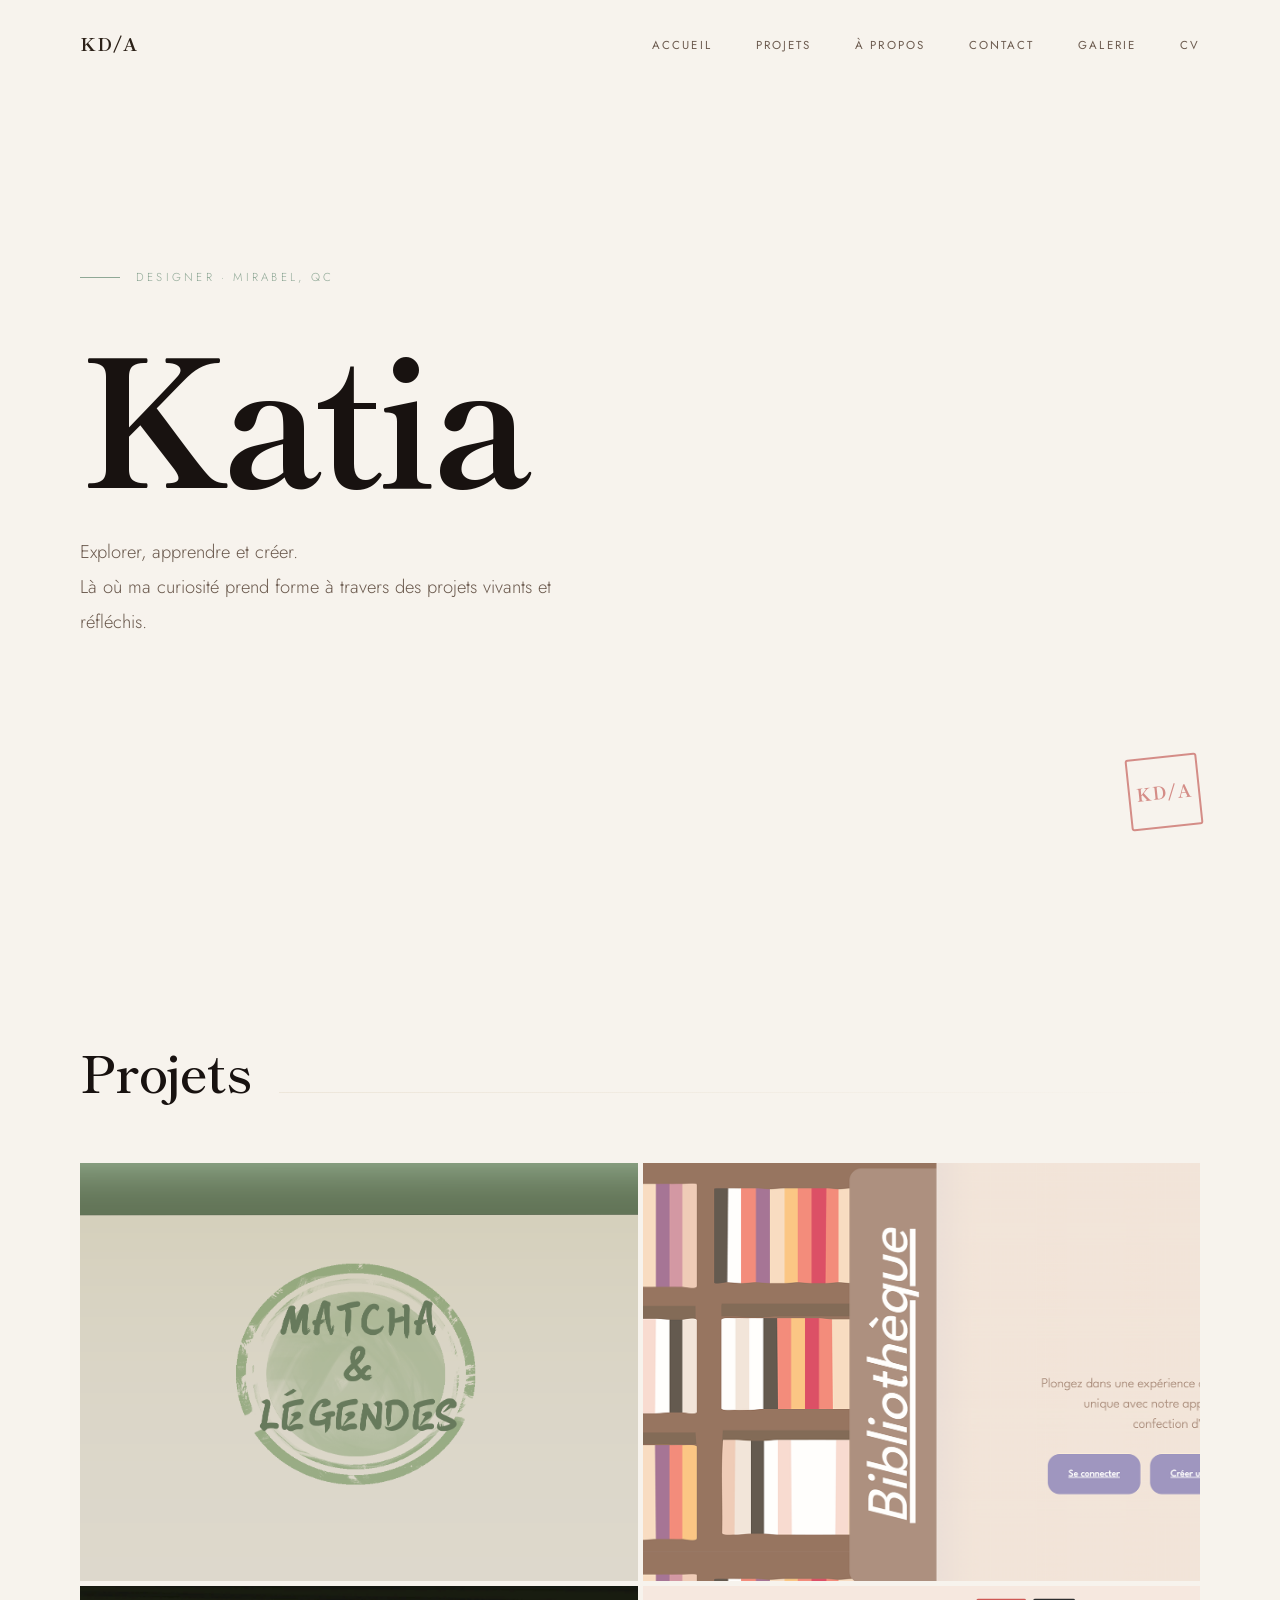
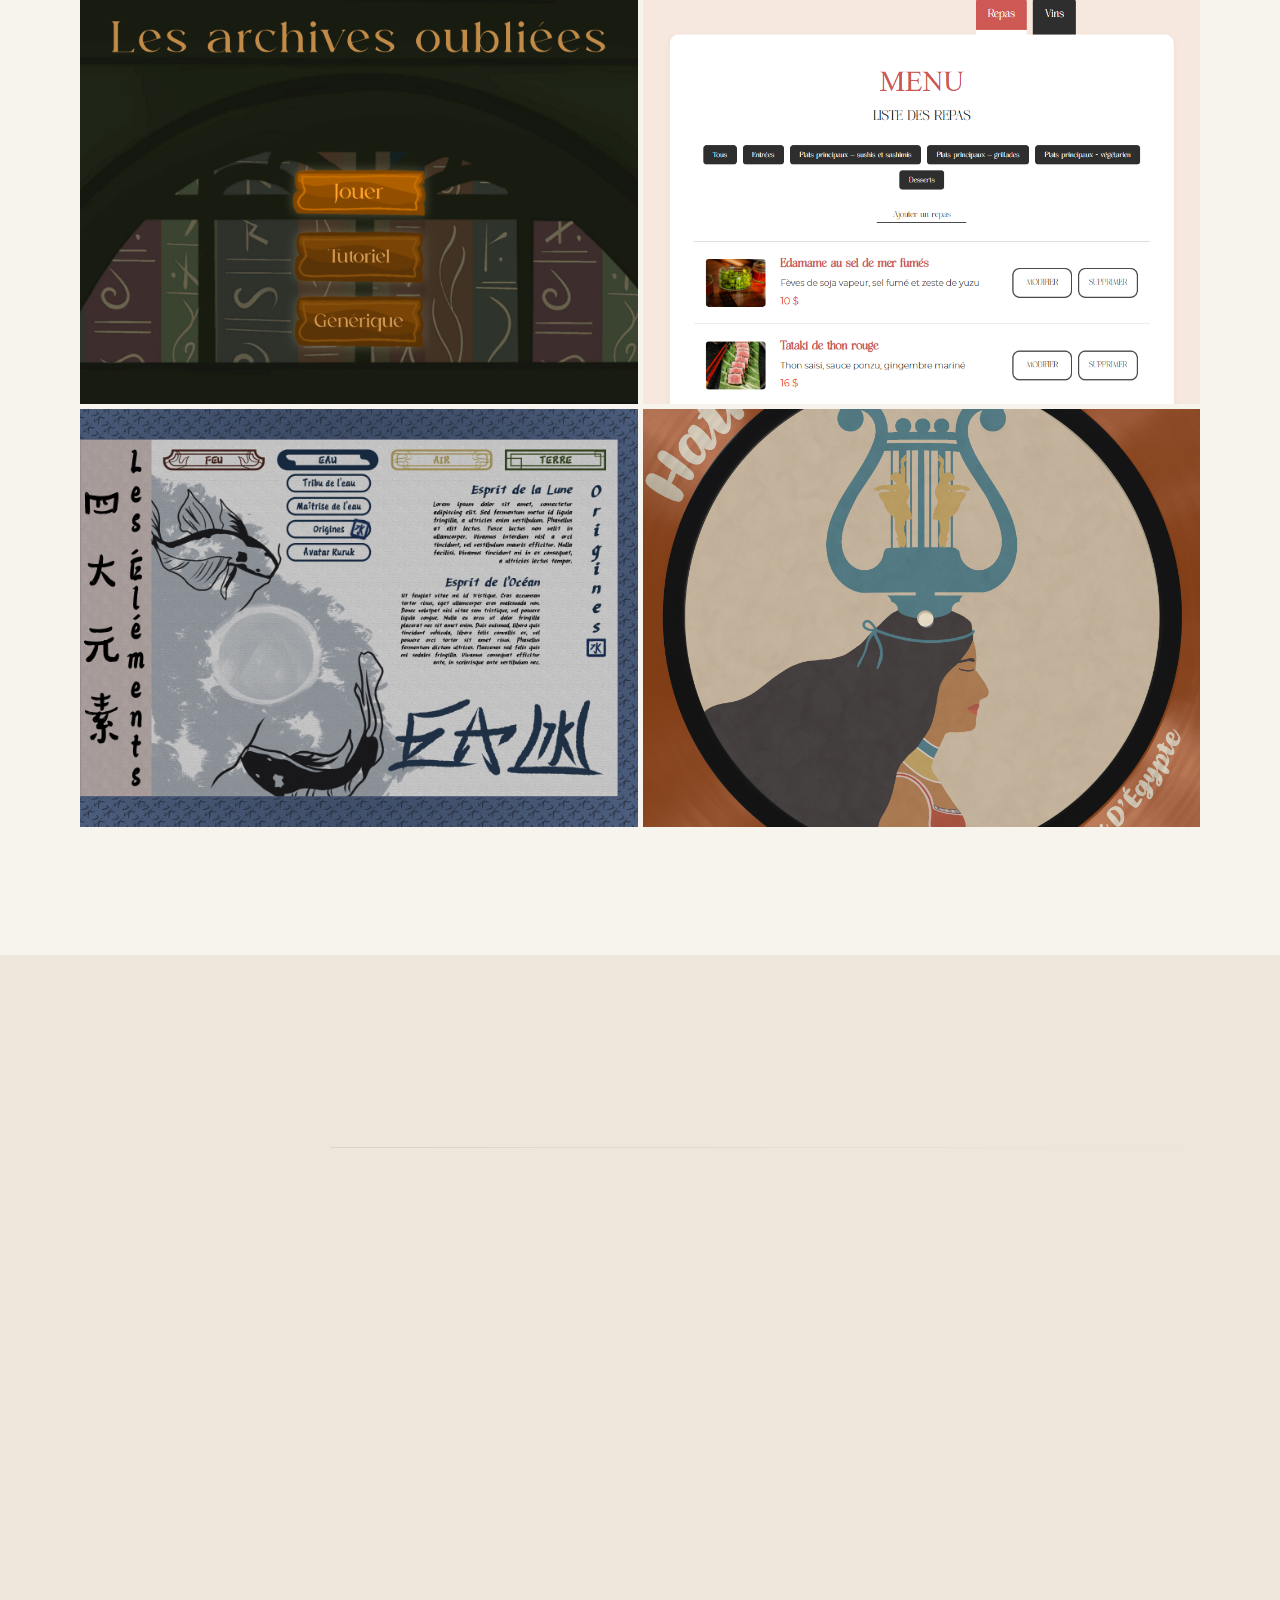
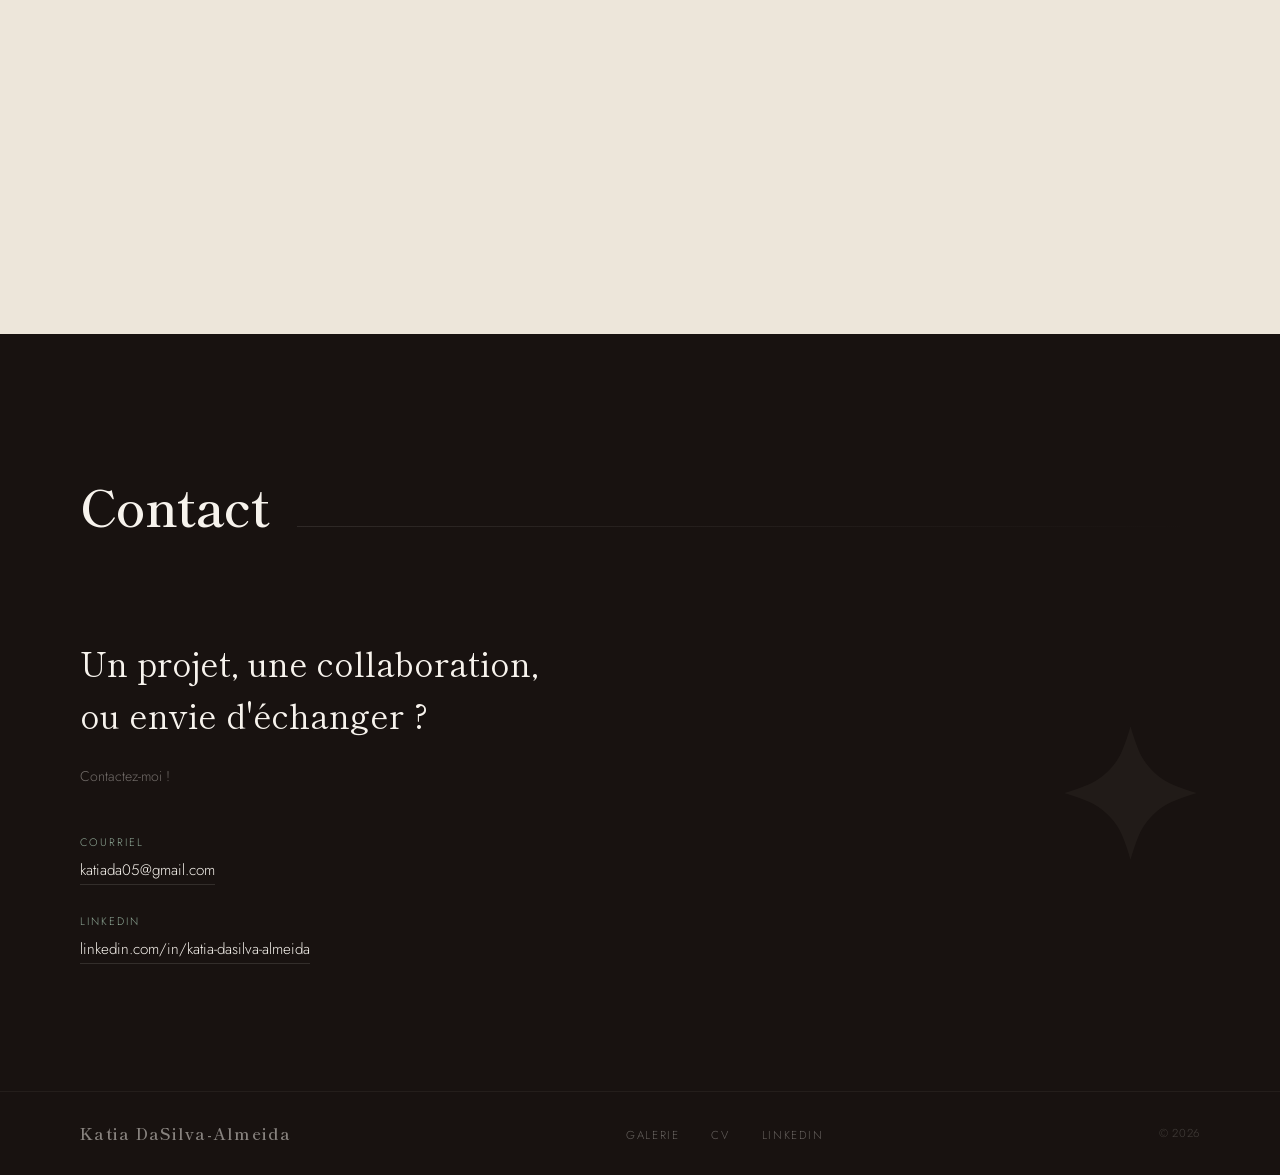
==== index.html @ e7fba13a "first commit" ====
<!DOCTYPE html>
<html lang="fr">

<head>
  <meta charset="UTF-8" />
  <link rel="icon" href="./favicon.svg" type="image/svg+xml">
  <link rel="stylesheet" href="./css/style.css" />
  <script type="module">
    import App from "./src/App.js";
    App.main();
  </script>
  <link rel="preconnect" href="https://fonts.googleapis.com">
  <link rel="preconnect" href="https://fonts.gstatic.com" crossorigin>
  <link
    href="https://fonts.googleapis.com/css2?family=Shippori+Mincho:wght@400;600;700&family=Jost:wght@300;400;500&display=swap"
    rel="stylesheet">
  <title>Katia DaSilva-Almeida — Portfolio</title>
</head>

<body>
  <div id="interface">

    <!-- Curseur personnalisé -->
    <div class="cursor-dot" id="cursor-dot"></div>
    <div class="cursor-ring" id="cursor-ring"></div>

    <!-- Barre de progression au scroll -->
    <div class="barre-progression" id="barre-progression"></div>

    <header id="header"></header>


    <main id="app">

      <!-- ===== ACCUEIL / HERO ===== -->
      <section id="hero">
        <div id="conteneur-petales"></div>

        <div class="hero-contenu">
          <p class="hero-accroche reveal">Designer · Mirabel, QC</p>
          <h1 class="hero-nom" id="hero-nom">Katia</h1>
          <p class="hero-sous-titre reveal">
            Explorer, apprendre et créer. <br>Là où ma curiosité prend forme
            à travers des projets vivants et réfléchis.
          </p>
        </div>

        <div class="hanko" aria-hidden="true">KD/A</div>

      </section>


      <!-- ===== PROJETS ===== -->
      <section id="projets">
        <div class="section-entete">
          <h2 class="section-titre reveal">Projets</h2>
          <div class="section-ligne"></div>
        </div>

        <div class="projets-grille">

          <!-- Projet 1 -->
          <a href="./matcha-legendes.html" class="projet-item reveal">
            <div class="projet-image">
              <img src="./assets/images/Titre.png" alt="Matcha">
            </div>
            <div class="projet-overlay">
              <h3 class="projet-nom">Matcha & Légendes</h3>
              <span class="projet-annee">2026</span>
            </div>
          </a>

          <!-- Projet 2 -->
          <a href="./a-travers-le-temps.html" class="projet-item reveal">
            <div class="projet-image">
              <img src="./assets/images/ATraversLeTemps_titre.png" alt="Temps">
            </div>
            <div class="projet-overlay">
              <h3 class="projet-nom">À travers le temps</h3>
              <span class="projet-annee">2025</span>
            </div>
          </a>

          <!-- Projet 3 -->
          <a href="./archives-oubliees.html" class="projet-item reveal">
            <div class="projet-image">
              <img src="./assets/images/Archives_titre.png" alt="Archives">
            </div>
            <div class="projet-overlay">
              <h3 class="projet-nom">Les archives oubliées</h3>
              <span class="projet-annee">2025</span>
            </div>
          </a>

          <!-- Projet 4 -->
          <a href="./izakaya-hiroshi.html" class="projet-item reveal">
            <div class="projet-image">
              <img src="./assets/images/Izakaya_titre.png" alt="Izakaya Hiroshi">
            </div>
            <div class="projet-overlay">
              <h3 class="projet-nom">Izakaya Hiroshi</h3>
              <span class="projet-annee">2025</span>
            </div>
          </a>

          <!-- Projet 5 -->
          <a href="./les-elements.html" class="projet-item reveal">
            <div class="projet-image">
              <img src="./assets/images/elements_eau.jpg" alt="Élément Eau">
            </div>
            <div class="projet-overlay">
              <h3 class="projet-nom">Les éléments</h3>
              <span class="projet-annee">2024</span>
            </div>
          </a>


          <!-- Projet 6 -->
          <a href="./hathor.html" class="projet-item reveal">
            <div class="projet-image">
              <img src="./assets/images/Egypte_v3.jpg" alt="Hathor">
            </div>
            <div class="projet-overlay">
              <h3 class="projet-nom">Hathor</h3>
              <span class="projet-annee">2024</span>
            </div>
          </a>

        </div>
      </section>


      <!-- ===== À PROPOS ===== -->
      <section id="apropos">
        <div class="section-entete">
          <h2 class="section-titre reveal">À propos</h2>
          <div class="section-ligne"></div>
        </div>

        <div class="apropos-grille">

          <!-- Colonne gauche : photo -->
          <div class="photo-wrap reveal">
            <div class="photo-cadre">
              <img src="./assets/images/photo.jpeg" alt="Katia">
            </div>
            <div class="photo-badge">2025</div>
          </div>

          <!-- Colonne droite : texte + compétences -->
          <div class="bio reveal">
            <p>
              Curieuse, méthodique et polyvalente, je suis animée par une envie constante d’apprendre
              et de relever de nouveaux défis. Mon parcours éclectique m’a menée des langues et de la
              littérature à la pharmacie, puis au multimédia.
            </p>

            <p>
              Après un DEC en langues, un certificat en études anglaises et un DEP en pharmacie, j’ai
              travaillé en milieu hospitalier et communautaire avant de compléter un
              <strong>DEC en Techniques d’intégration multimédia</strong>, où je combine aujourd’hui logique et
              créativité.
              En 2025, mon équipe a d’ailleurs remporté une <strong>mention spéciale en direction artistique</strong>
              lors d’une game jam.
            </p>

            <p>
              Passionnée de lecture, d’anime, de musique et de voyages, je souhaite m’orienter vers le
              <strong>design ou la gestion de projet</strong> afin de mettre ma curiosité et ma polyvalence
              au service de projets innovants.
            </p>


            <div class="ornement"><span>✦</span></div>

            <div class="competences">
              <span class="competence">HTML</span>
              <span class="competence">CSS</span>
              <span class="competence">JS</span>
              <span class="competence">PHP</span>
              <span class="competence">Next.js</span>
              <span class="competence">Unity</span>
              <span class="competence">C#</span>
              <span class="competence">SQLite</span>
              <span class="competence">Suite Adobe</span>
              <span class="competence">3Ds Max</span>
              <span class="competence">Figma</span>
              <span class="competence">Procreate</span>
              <span class="competence">Git</span>
              <span class="competence">IA générative</span>
            </div>
          </div>

        </div>
      </section>


      <!-- ===== CONTACT ===== -->
      <section id="contact">
        <div class="section-entete">
          <h2 class="section-titre reveal">Contact</h2>
          <div class="section-ligne"></div>
        </div>

        <div class="contact-grille">
          <div>
            <p class="contact-intro reveal">
              Un projet, une collaboration,<br>
              ou envie d'échanger ?
            </p>
            <p class="contact-note reveal">
              Contactez-moi !
            </p>

            <div class="contact-liste reveal">
              <div class="contact-item">
                <label>Courriel</label>
                <a href="mailto:katiada05@gmail.com">katiada05@gmail.com</a>
              </div>
              <div class="contact-item">
                <label>LinkedIn</label>
                <a href="https://www.linkedin.com/in/katia-dasilva-almeida" target="_blank"
                  rel="noopener">linkedin.com/in/katia-dasilva-almeida</a>
              </div>
            </div>
          </div>

          <div class="contact-deco reveal" aria-hidden="true">✦</div>
        </div>
      </section>

    </main>


    <footer id="footer"></footer>

  </div>
</body>

</html>
---- css/style.css ----
/* =============================================
   VARIABLES DE COULEUR
   ============================================= */

:root {
  --cream: #F7F3ED;
  --cream-profond: #EDE6DA;
  --brun: #2C2118;
  --brun-moyen: #6B5A4E;
  --brun-clair: #9A8880;
  --sable: #C9A87C;
  --sauge: #8FA896;
  --sauge-clair: #C0D4C8;
  --mauve: #B49EB5;
  --blush: #E5C8C0;
  --encre: #181210;
  --rouge-tampon: #B83A35;
}


/* =============================================
   BASE
   ============================================= */

*,
*::before,
*::after {
  box-sizing: border-box;
  margin: 0;
  padding: 0;
}

html {
  scroll-behavior: smooth;
}

body {
  font-family: 'Jost', sans-serif;
  background: var(--cream);
  color: var(--brun);
  font-size: 16px;
  line-height: 1.7;
  font-weight: 300;
  overflow-x: hidden;
}


/* =============================================
   CURSEUR PERSONNALISÉ (seulement sur desktop)
   ============================================= */

@media (pointer: fine) {
  * {
    cursor: none !important;
  }

  .cursor-dot {
    position: fixed;
    top: 0;
    left: 0;
    width: 8px;
    height: 8px;
    border-radius: 50%;
    background: var(--sable);
    pointer-events: none;
    z-index: 9999;
    transform: translate(-50%, -50%);
    transition: width 0.25s, height 0.25s, background 0.25s;
    mix-blend-mode: multiply;
  }

  .cursor-ring {
    position: fixed;
    top: 0;
    left: 0;
    width: 36px;
    height: 36px;
    border-radius: 50%;
    border: 1.5px solid var(--blush);
    pointer-events: none;
    z-index: 9998;
    transform: translate(-50%, -50%);
    transition: width 0.3s, height 0.3s, border-color 0.3s;
  }

  .cursor-dot.survol {
    width: 12px;
    height: 12px;
    background: var(--sauge);
  }

  .cursor-ring.survol {
    width: 52px;
    height: 52px;
    border-color: var(--sauge);
    opacity: 0.6;
  }

  .cursor-dot.clic {
    transform: translate(-50%, -50%) scale(0.6);
  }

  .cursor-ring.clic {
    transform: translate(-50%, -50%) scale(0.85);
  }
}


/* =============================================
   BARRE DE PROGRESSION (scroll)
   ============================================= */

.barre-progression {
  position: fixed;
  top: 0;
  left: 0;
  height: 2px;
  width: 0%;
  background: linear-gradient(to right, var(--blush), var(--sauge));
  z-index: 200;
  pointer-events: none;
  transition: width 0.1s linear;
}


/* =============================================
   NAVIGATION
   ============================================= */

header {
  position: fixed;
  top: 0;
  left: 0;
  right: 0;
  z-index: 100;
  pointer-events: none;
  transition: background 0.4s ease, backdrop-filter 0.4s ease, box-shadow 0.4s ease;
}

header.defilé {
  background: rgba(247, 243, 237, 0.88);
  backdrop-filter: blur(12px);
  box-shadow: 0 1px 0 rgba(44, 33, 24, 0.06);
}

.contenu-entete {
  display: flex;
  justify-content: space-between;
  align-items: center;
  padding: 1.75rem 5rem;
  pointer-events: none;
}

.nav-logo {
  font-family: 'Shippori Mincho', serif;
  font-size: 1.15rem;
  font-weight: 700;
  color: var(--brun);
  text-decoration: none;
  letter-spacing: 0.06em;
  pointer-events: all;
}

.contenu-entete nav ul {
  display: flex;
  gap: 2.75rem;
  list-style: none;
  pointer-events: all;
}

.contenu-entete nav ul a {
  font-size: 0.72rem;
  font-weight: 400;
  letter-spacing: 0.18em;
  text-transform: uppercase;
  color: var(--brun-moyen);
  text-decoration: none;
  transition: color 0.3s;
}

.contenu-entete nav ul a:hover {
  color: var(--brun);
}


/* =============================================
   HERO
   ============================================= */

#hero {
  min-height: 100vh;
  display: flex;
  align-items: center;
  padding: 9rem 5rem 5rem;
  position: relative;
  overflow: hidden;
  width: 100%;
}

#conteneur-petales {
  position: absolute;
  inset: 0;
  pointer-events: none;
  overflow: hidden;
}

.hero-contenu {
  position: relative;
  z-index: 2;
  max-width: 860px;
}

.hero-accroche {
  font-size: 0.72rem;
  letter-spacing: 0.28em;
  text-transform: uppercase;
  color: var(--sauge);
  margin-bottom: 2.5rem;
  display: flex;
  align-items: center;
  gap: 1rem;
}

.hero-accroche::before {
  content: '';
  display: inline-block;
  width: 2.5rem;
  height: 1px;
  background: var(--sauge);
}

.hero-nom {
  font-family: 'Shippori Mincho', serif;
  font-size: clamp(5.5rem, 14vw, 11rem);
  font-weight: 700;
  line-height: 0.95;
  color: var(--encre);
  letter-spacing: -0.03em;
  margin-bottom: 2.5rem;
}

.hero-nom .lettre {
  display: inline-block;
  opacity: 0;
  transform: translateY(0.3em) rotate(3deg);
  filter: blur(4px);
  transition: opacity 0.5s ease, transform 0.5s ease, filter 0.5s ease;
}

.hero-nom .lettre.visible {
  opacity: 1;
  transform: translateY(0) rotate(0deg);
  filter: blur(0);
}

.hero-sous-titre {
  font-size: 1.15rem;
  font-weight: 300;
  color: var(--brun-moyen);
  max-width: 500px;
  line-height: 1.9;
  margin-bottom: 3.5rem;
}

.hero-cta {
  display: inline-flex;
  align-items: center;
  gap: 0.8rem;
  font-size: 0.72rem;
  letter-spacing: 0.18em;
  text-transform: uppercase;
  color: var(--brun);
  text-decoration: none;
  padding-bottom: 0.3rem;
  border-bottom: 1px solid var(--sable);
  transition: gap 0.35s ease, border-color 0.35s;
}

.hero-cta:hover {
  gap: 1.4rem;
  border-color: var(--brun);
}

.hanko {
  position: absolute;
  bottom: 4.5rem;
  right: 5rem;
  width: 4.5rem;
  height: 4.5rem;
  border: 2px solid var(--rouge-tampon);
  border-radius: 3px;
  display: flex;
  align-items: center;
  justify-content: center;
  font-family: 'Shippori Mincho', serif;
  font-size: 1.1rem;
  font-weight: 700;
  color: var(--rouge-tampon);
  transform: rotate(-6deg);
  opacity: 0.55;
  z-index: 2;
  user-select: none;
  letter-spacing: 0.05em;
}

.points-deco {
  position: absolute;
  bottom: 4rem;
  right: 5rem;
  display: grid;
  grid-template-columns: repeat(4, 1fr);
  gap: 0.5rem;
  z-index: 1;
}

.points-deco span {
  width: 5px;
  height: 5px;
  border-radius: 50%;
  background: var(--cream-profond);
}

.petale {
  position: absolute;
  width: 9px;
  height: 11px;
  border-radius: 60% 0 60% 0;
  animation: tomber linear infinite;
  pointer-events: none;
}

@keyframes tomber {
  0% {
    transform: translateY(-30px) rotate(0deg) translateX(0);
    opacity: 0;
  }

  8% {
    opacity: 0.3;
  }

  50% {
    transform: translateY(48vh) rotate(360deg) translateX(30px);
  }

  92% {
    opacity: 0.15;
  }

  100% {
    transform: translateY(100vh) rotate(720deg) translateX(-20px);
    opacity: 0;
  }
}


/* =============================================
   SECTIONS (styles communs)
   ============================================= */

section {
  padding: 8rem 5rem;
}

.section-entete {
  display: flex;
  align-items: baseline;
  gap: 1.75rem;
  margin-bottom: 5.5rem;
}


.section-titre {
  font-family: 'Shippori Mincho', serif;
  font-size: clamp(2.2rem, 4.5vw, 3.2rem);
  font-weight: 600;
  color: var(--encre);
  letter-spacing: -0.01em;
}

.section-ligne {
  flex: 1;
  height: 1px;
  background: linear-gradient(to right, var(--cream-profond), transparent);
}

/* Sur fond cream-profond (section À propos), la ligne doit être plus foncée */
#apropos .section-ligne {
  background: linear-gradient(to right, var(--brun-clair), transparent);
  opacity: 0.2;
}

.reveal {
  opacity: 0;
  transform: translateY(22px);
  transition: opacity 0.85s ease, transform 0.85s ease;
}

.reveal.visible {
  opacity: 1;
  transform: none;
}


/* =============================================
   À PROPOS
   ============================================= */

#apropos {
  background: var(--cream-profond);
}

.apropos-grille {
  display: grid;
  grid-template-columns: 1fr 1.6fr;
  gap: 6rem;
  align-items: start;
}

.photo-wrap {
  position: relative;
}

.photo-cadre {
  width: 100%;
  aspect-ratio: 3 / 4;
  background: var(--sauge-clair);
  border-radius: 2px;
  position: relative;
  overflow: hidden;
  display: flex;
  align-items: center;
  justify-content: center;
}

.photo-cadre img {
  width: 100%;
  height: 100%;
  object-fit: cover;
  display: block;
}

.photo-placeholder {
  font-size: 1rem;
  color: var(--sauge);
  opacity: 0.5;
}

.photo-cadre::after {
  content: '';
  position: absolute;
  inset: 1rem;
  border: 1px solid rgba(255, 255, 255, 0.35);
  border-radius: 1px;
  pointer-events: none;
}

.photo-badge {
  position: absolute;
  bottom: -1.1rem;
  right: -1.1rem;
  background: var(--blush);
  padding: 0.45rem 1rem;
  font-size: 0.7rem;
  letter-spacing: 0.12em;
  text-transform: uppercase;
  color: var(--brun-moyen);
  border-radius: 1px;
}

.bio p {
  font-size: 1rem;
  color: var(--brun-moyen);
  line-height: 1.9;
  margin-bottom: 1.4rem;
}

.bio p strong {
  color: var(--brun);
  font-weight: 500;
}

.ornement {
  display: flex;
  align-items: center;
  gap: 1rem;
  margin: 2.25rem 0;
}

.ornement::before,
.ornement::after {
  content: '';
  flex: 1;
  height: 1px;
  background: var(--cream);
}

.ornement span {
  font-size: 0.9rem;
  color: var(--sable);
}

.competences {
  display: flex;
  flex-wrap: wrap;
  gap: 0.45rem;
  margin-top: 0.5rem;
}

.competence {
  padding: 0.3rem 0.85rem;
  border: 1px solid var(--cream);
  background: var(--cream);
  font-size: 0.76rem;
  letter-spacing: 0.06em;
  color: var(--brun-moyen);
  border-radius: 1px;
  transition: background 0.25s, color 0.25s;
}

.competence:hover {
  background: var(--sauge-clair);
  color: var(--brun);
}



#projets {
  background: var(--cream);
  padding: 8rem 0;
}

#projets .section-entete {
  padding: 0 5rem;
  margin-bottom: 3rem;
}

.projets-grille {
  display: grid;
  grid-template-columns: repeat(2, 1fr);
  gap: 5px;
  padding: 0 5rem;
}

/* Élément de projet — lien cliquable */
.projet-item {
  position: relative;
  display: block;
  overflow: hidden;
  aspect-ratio: 4 / 3;
  text-decoration: none;
}

/* Image de couverture */
.projet-image {
  width: 100%;
  height: 100%;
  transition: transform 0.5s ease;
}

.projet-image img {
  width: 100%;
  height: 100%;
  object-fit: cover;
  display: block;
  transition: transform 0.5s ease;
}

/* Overlay sombre au hover */
.projet-overlay {
  position: absolute;
  inset: 0;
  background: rgba(24, 18, 16, 0);
  display: flex;
  flex-direction: column;
  align-items: center;
  justify-content: center;
  gap: 0.5rem;
  transition: background 0.4s ease;
}

.projet-nom {
  font-family: 'Shippori Mincho', serif;
  font-size: 1.3rem;
  font-weight: 600;
  color: var(--cream);
  letter-spacing: 0.02em;
  opacity: 0;
  transform: translateY(8px);
  transition: opacity 0.35s ease, transform 0.35s ease;
}

.projet-annee {
  font-size: 0.72rem;
  letter-spacing: 0.2em;
  text-transform: uppercase;
  color: rgba(247, 243, 237, 0.65);
  opacity: 0;
  transform: translateY(8px);
  transition: opacity 0.35s ease 0.05s, transform 0.35s ease 0.05s;
}

/* États au hover */
.projet-item:hover .projet-overlay {
  background: rgba(24, 18, 16, 0.62);
}

.projet-item:hover .projet-image img {
  transform: scale(1.04);
}

.projet-item:hover .projet-nom,
.projet-item:hover .projet-annee {
  opacity: 1;
  transform: translateY(0);
}


/* =============================================
   CONTACT
   ============================================= */

#contact {
  background: var(--encre);
}

#contact .section-titre {
  color: var(--cream);
}

#contact .section-ligne {
  background: linear-gradient(to right, rgba(247, 243, 237, 0.1), transparent);
}

.contact-grille {
  display: grid;
  grid-template-columns: 1.4fr 1fr;
  gap: 6rem;
  align-items: center;
}

.contact-intro {
  font-family: 'Shippori Mincho', serif;
  font-size: clamp(1.6rem, 3vw, 2.1rem);
  font-weight: 400;
  line-height: 1.55;
  color: var(--cream);
  margin-bottom: 1.5rem;
}

.contact-intro em {
  font-style: normal;
  color: var(--sauge-clair);
}

.contact-note {
  font-size: 0.88rem;
  color: rgba(247, 243, 237, 0.4);
  margin-bottom: 2.75rem;
  line-height: 1.7;
}

.contact-liste {
  display: flex;
  flex-direction: column;
  gap: 1.75rem;
}

.contact-item label {
  display: block;
  font-size: 0.68rem;
  letter-spacing: 0.18em;
  text-transform: uppercase;
  color: var(--sauge);
  margin-bottom: 0.3rem;
}

.contact-item a {
  color: var(--cream);
  text-decoration: none;
  font-size: 0.95rem;
  border-bottom: 1px solid rgba(247, 243, 237, 0.12);
  padding-bottom: 0.2rem;
  transition: color 0.3s, border-color 0.3s;
}

.contact-item a:hover {
  color: var(--sauge-clair);
  border-color: var(--sauge);
}

.contact-deco {
  font-size: clamp(7rem, 14vw, 11rem);
  font-weight: 700;
  color: rgba(247, 243, 237, 0.04);
  line-height: 1;
  user-select: none;
  text-align: right;
}


/* =============================================
   FOOTER
   ============================================= */

footer {
  background: var(--encre);
  border-top: 1px solid rgba(247, 243, 237, 0.05);
}

.contenu-footer {
  padding: 1.75rem 5rem;
  display: flex;
  justify-content: space-between;
  align-items: center;
  gap: 1rem;
}

.footer-nom {
  font-family: 'Shippori Mincho', serif;
  font-size: 1rem;
  font-weight: 600;
  color: rgba(247, 243, 237, 0.5);
  letter-spacing: 0.08em;
}

.liens-footer ul {
  display: flex;
  gap: 2rem;
  list-style: none;
}

.liens-footer a {
  font-size: 0.72rem;
  letter-spacing: 0.14em;
  text-transform: uppercase;
  color: rgba(247, 243, 237, 0.35);
  text-decoration: none;
  transition: color 0.3s;
}

.liens-footer a:hover {
  color: var(--sauge-clair);
}

.footer-annee {
  font-size: 0.72rem;
  color: rgba(247, 243, 237, 0.2);
  letter-spacing: 0.06em;
}


/* =============================================
   RESPONSIVE (mobile)
   ============================================= */

@media (max-width: 960px) {
  .contenu-entete {
    padding: 1.5rem 2.5rem;
  }

  .contenu-entete nav {
    display: none;
  }

  section {
    padding: 6rem 2.5rem;
  }

  #hero {
    padding: 9rem 2.5rem 5rem;
  }

  .hanko {
    right: 2.5rem;
  }

  .apropos-grille {
    grid-template-columns: 1fr;
    gap: 3.5rem;
  }

  .projets-grille {
    grid-template-columns: 1fr;
  }

  .contact-grille {
    grid-template-columns: 1fr;
    gap: 3.5rem;
  }

  .contact-deco {
    display: none;
  }

  .lb-panneau {
    max-height: 95vh;
  }

  .lb-corps {
    padding: 1.75rem;
  }

  .lb-titre {
    font-size: 1.6rem;
  }

  .contenu-footer {
    padding: 1.5rem 2.5rem;
    flex-wrap: wrap;
    gap: 1rem;
  }
}
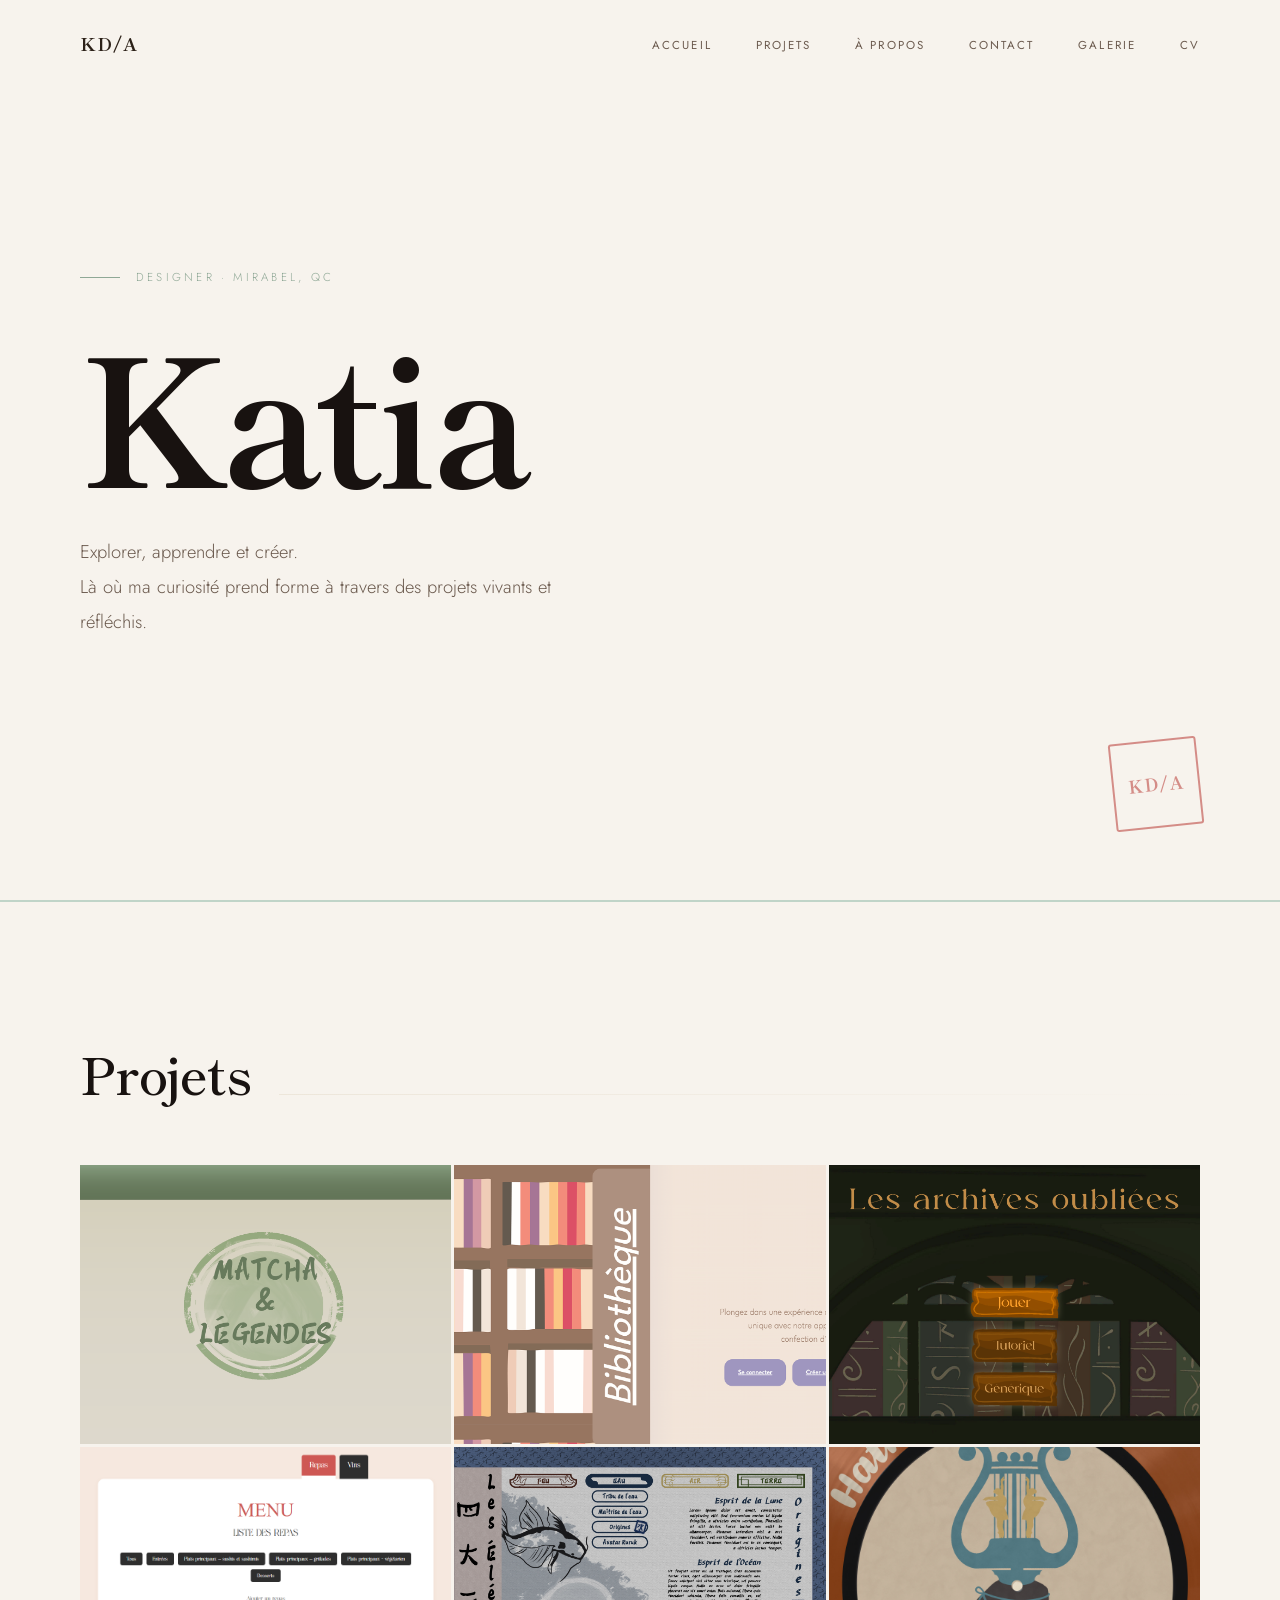
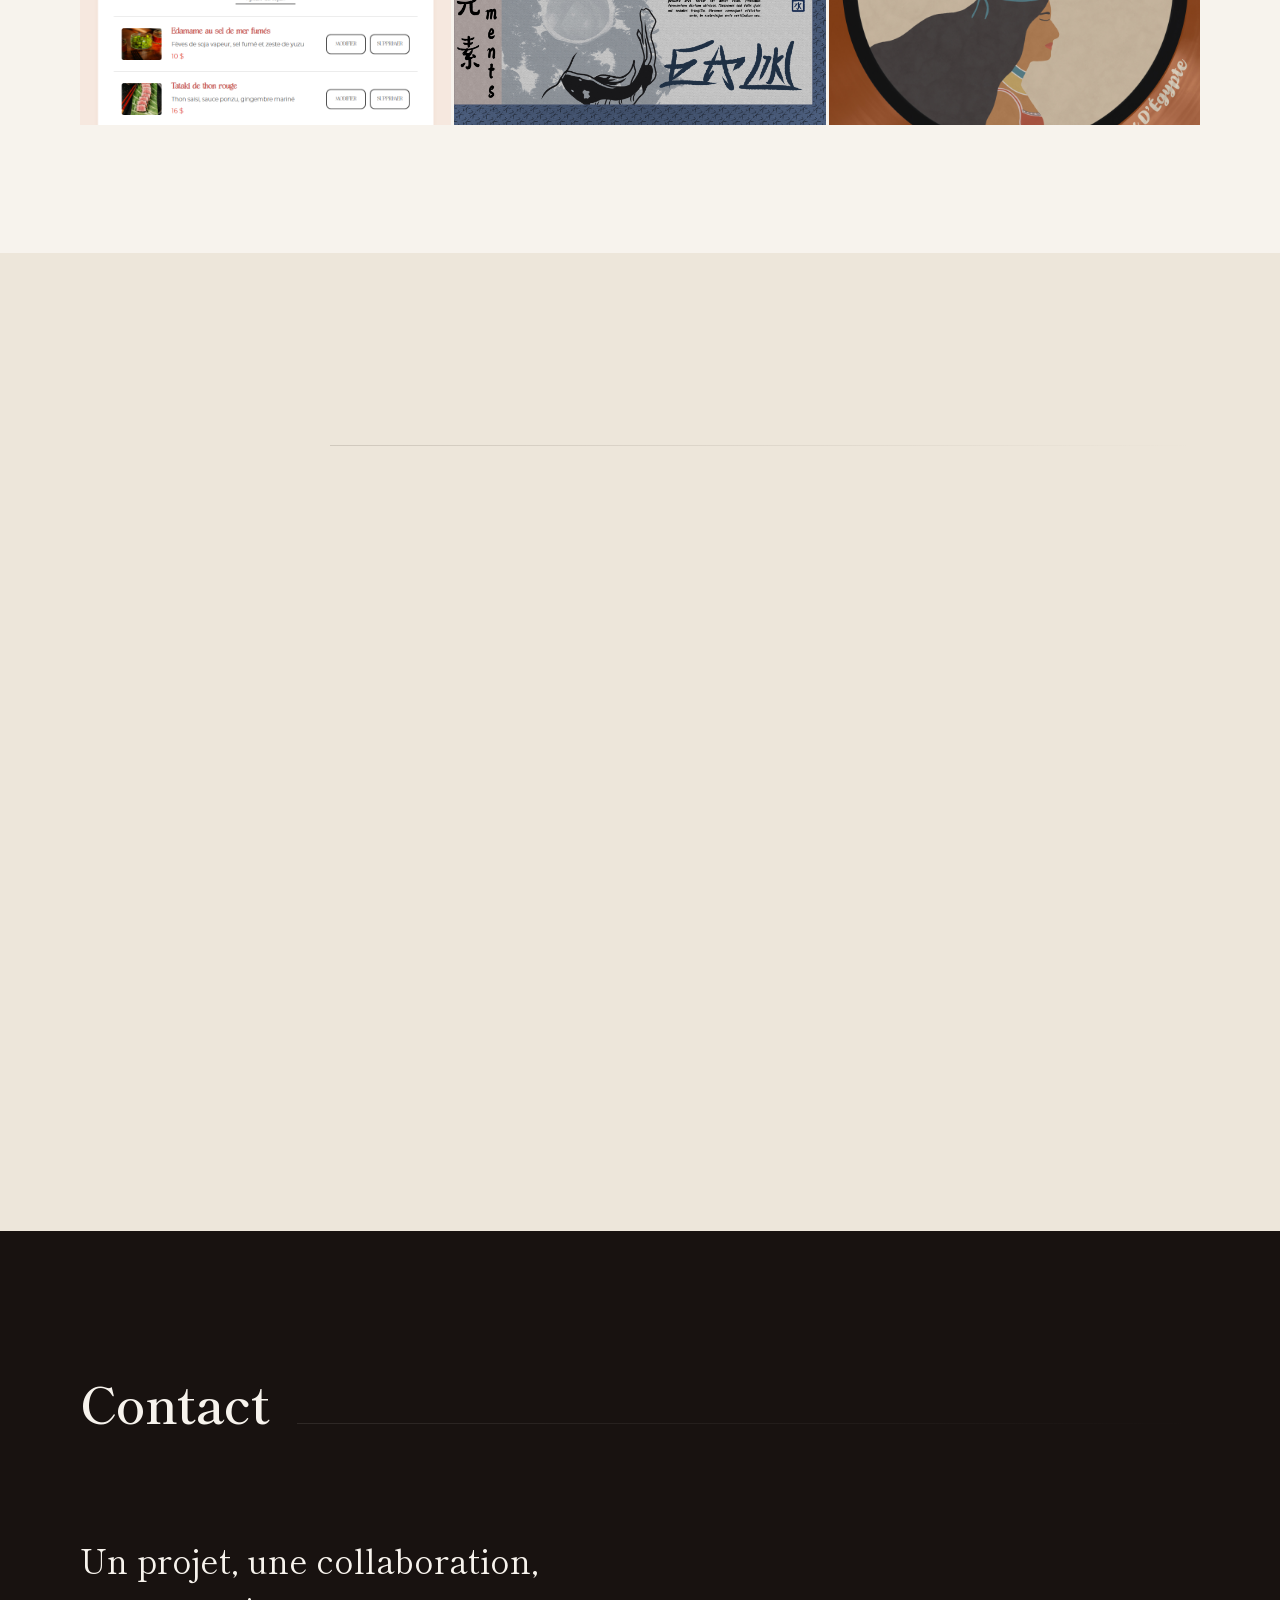
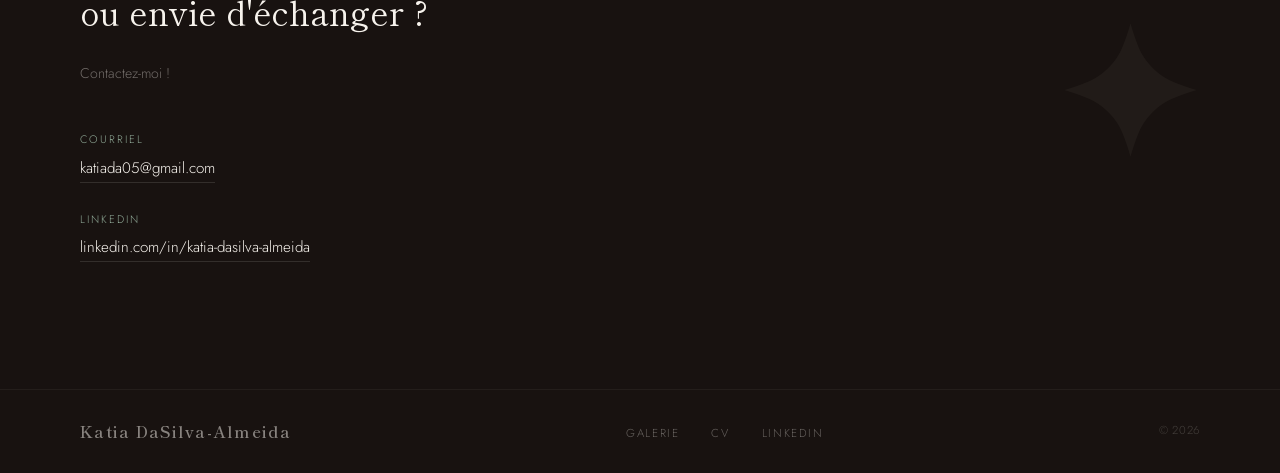
==== commit d4245ea7: "Ajustements pages" ====
--- a/index.html
+++ b/index.html
@@ -3,7 +3,9 @@
 
 <head>
   <meta charset="UTF-8" />
-  <link rel="icon" href="./favicon.svg" type="image/svg+xml">
+  <meta name="viewport" content="width=device-width, initial-scale=1.0">
+  <link rel="icon"
+    href="data:image/svg+xml,<svg xmlns='http://www.w3.org/2000/svg' viewBox='0 0 100 100'><text y='.9em' font-size='90'>✦</text></svg>">
   <link rel="stylesheet" href="./css/style.css" />
   <script type="module">
     import App from "./src/App.js";
--- a/css/style.css
+++ b/css/style.css
@@ -285,8 +285,8 @@
   position: absolute;
   bottom: 4.5rem;
   right: 5rem;
-  width: 4.5rem;
-  height: 4.5rem;
+  width: 5.5rem;
+  height: 5.5rem;
   border: 2px solid var(--rouge-tampon);
   border-radius: 3px;
   display: flex;
@@ -369,6 +369,12 @@
   margin-bottom: 5.5rem;
 }
 
+.section-num {
+  font-size: 0.72rem;
+  letter-spacing: 0.15em;
+  color: var(--sauge);
+  font-weight: 400;
+}
 
 .section-titre {
   font-family: 'Shippori Mincho', serif;
@@ -384,10 +390,8 @@
   background: linear-gradient(to right, var(--cream-profond), transparent);
 }
 
-/* Sur fond cream-profond (section À propos), la ligne doit être plus foncée */
 #apropos .section-ligne {
-  background: linear-gradient(to right, var(--brun-clair), transparent);
-  opacity: 0.2;
+  background: linear-gradient(to right, rgba(44, 33, 24, 0.15), transparent);
 }
 
 .reveal {
@@ -524,10 +528,14 @@
 }
 
 
+/* =============================================
+   PROJETS — GRILLE STYLE ADOBE PORTFOLIO
+   ============================================= */
 
 #projets {
   background: var(--cream);
   padding: 8rem 0;
+  border-top: 2px solid var(--sauge-clair);
 }
 
 #projets .section-entete {
@@ -537,8 +545,8 @@
 
 .projets-grille {
   display: grid;
-  grid-template-columns: repeat(2, 1fr);
-  gap: 5px;
+  grid-template-columns: repeat(3, 1fr);
+  gap: 3px;
   padding: 0 5rem;
 }
 
@@ -628,6 +636,10 @@
   color: var(--cream);
 }
 
+#contact .section-num {
+  color: var(--sauge);
+}
+
 #contact .section-ligne {
   background: linear-gradient(to right, rgba(247, 243, 237, 0.1), transparent);
 }
@@ -750,6 +762,94 @@
 }
 
 
+/* Hamburger — caché sur desktop */
+.hamburger {
+  display: none;
+  flex-direction: column;
+  gap: 5px;
+  background: none;
+  border: none;
+  cursor: pointer;
+  padding: 0.5rem;
+  pointer-events: all;
+  z-index: 9999;
+  position: relative;
+}
+
+.hamburger span {
+  display: block;
+  width: 22px;
+  height: 2px;
+  background: var(--brun);
+  border-radius: 2px;
+  transition: transform 0.3s ease, opacity 0.3s ease, background 0.3s ease;
+}
+
+/* Sur le hero (pas encore scrollé), les lignes sont en sauge pour être visibles */
+header:not(.defilé) .hamburger span {
+  background: var(--sauge);
+}
+
+/* Animation croix */
+.hamburger.ouvert span:nth-child(1) {
+  transform: translateY(7px) rotate(45deg);
+}
+
+.hamburger.ouvert span:nth-child(2) {
+  opacity: 0;
+}
+
+.hamburger.ouvert span:nth-child(3) {
+  transform: translateY(-7px) rotate(-45deg);
+}
+
+/* Menu mobile — caché par défaut */
+.menu-mobile {
+  display: none;
+  position: fixed;
+  top: 0;
+  left: 0;
+  width: 100vw;
+  height: 100vh;
+  background: var(--cream);
+  z-index: 9990;
+  flex-direction: column;
+  align-items: center;
+  justify-content: center;
+  opacity: 0;
+  pointer-events: none;
+  transition: opacity 0.3s ease;
+  overflow: hidden;
+}
+
+.menu-mobile.ouvert {
+  opacity: 1;
+  pointer-events: all;
+}
+
+.menu-mobile ul {
+  list-style: none;
+  display: flex;
+  flex-direction: column;
+  align-items: center;
+  gap: 2.5rem;
+}
+
+.menu-mobile a {
+  font-family: 'Shippori Mincho', serif;
+  font-size: 2rem;
+  font-weight: 600;
+  color: var(--encre);
+  text-decoration: none;
+  letter-spacing: 0.02em;
+  transition: color 0.3s;
+}
+
+.menu-mobile a:hover {
+  color: var(--sauge);
+}
+
+
 /* =============================================
    RESPONSIVE (mobile)
    ============================================= */
@@ -761,6 +861,14 @@
 
   .contenu-entete nav {
     display: none;
+  }
+
+  .hamburger {
+    display: flex;
+  }
+
+  .menu-mobile {
+    display: flex;
   }
 
   section {
